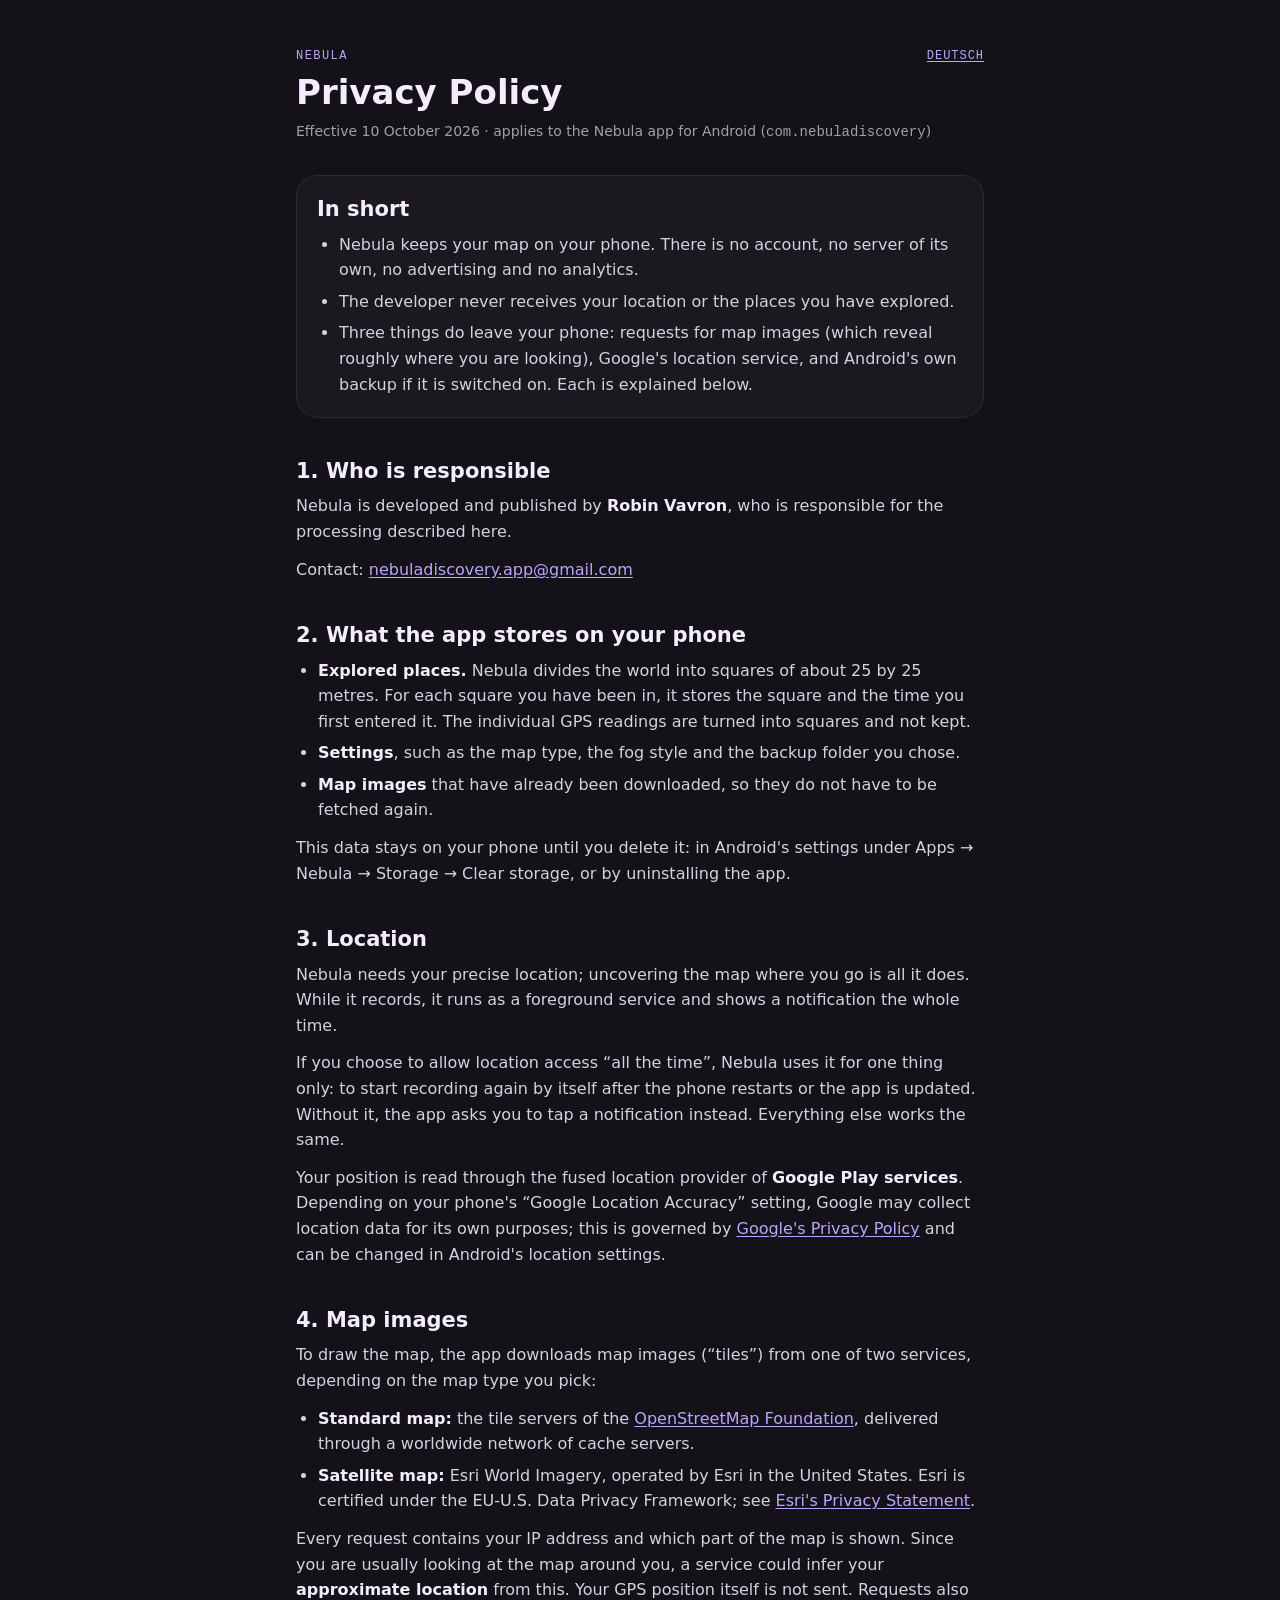
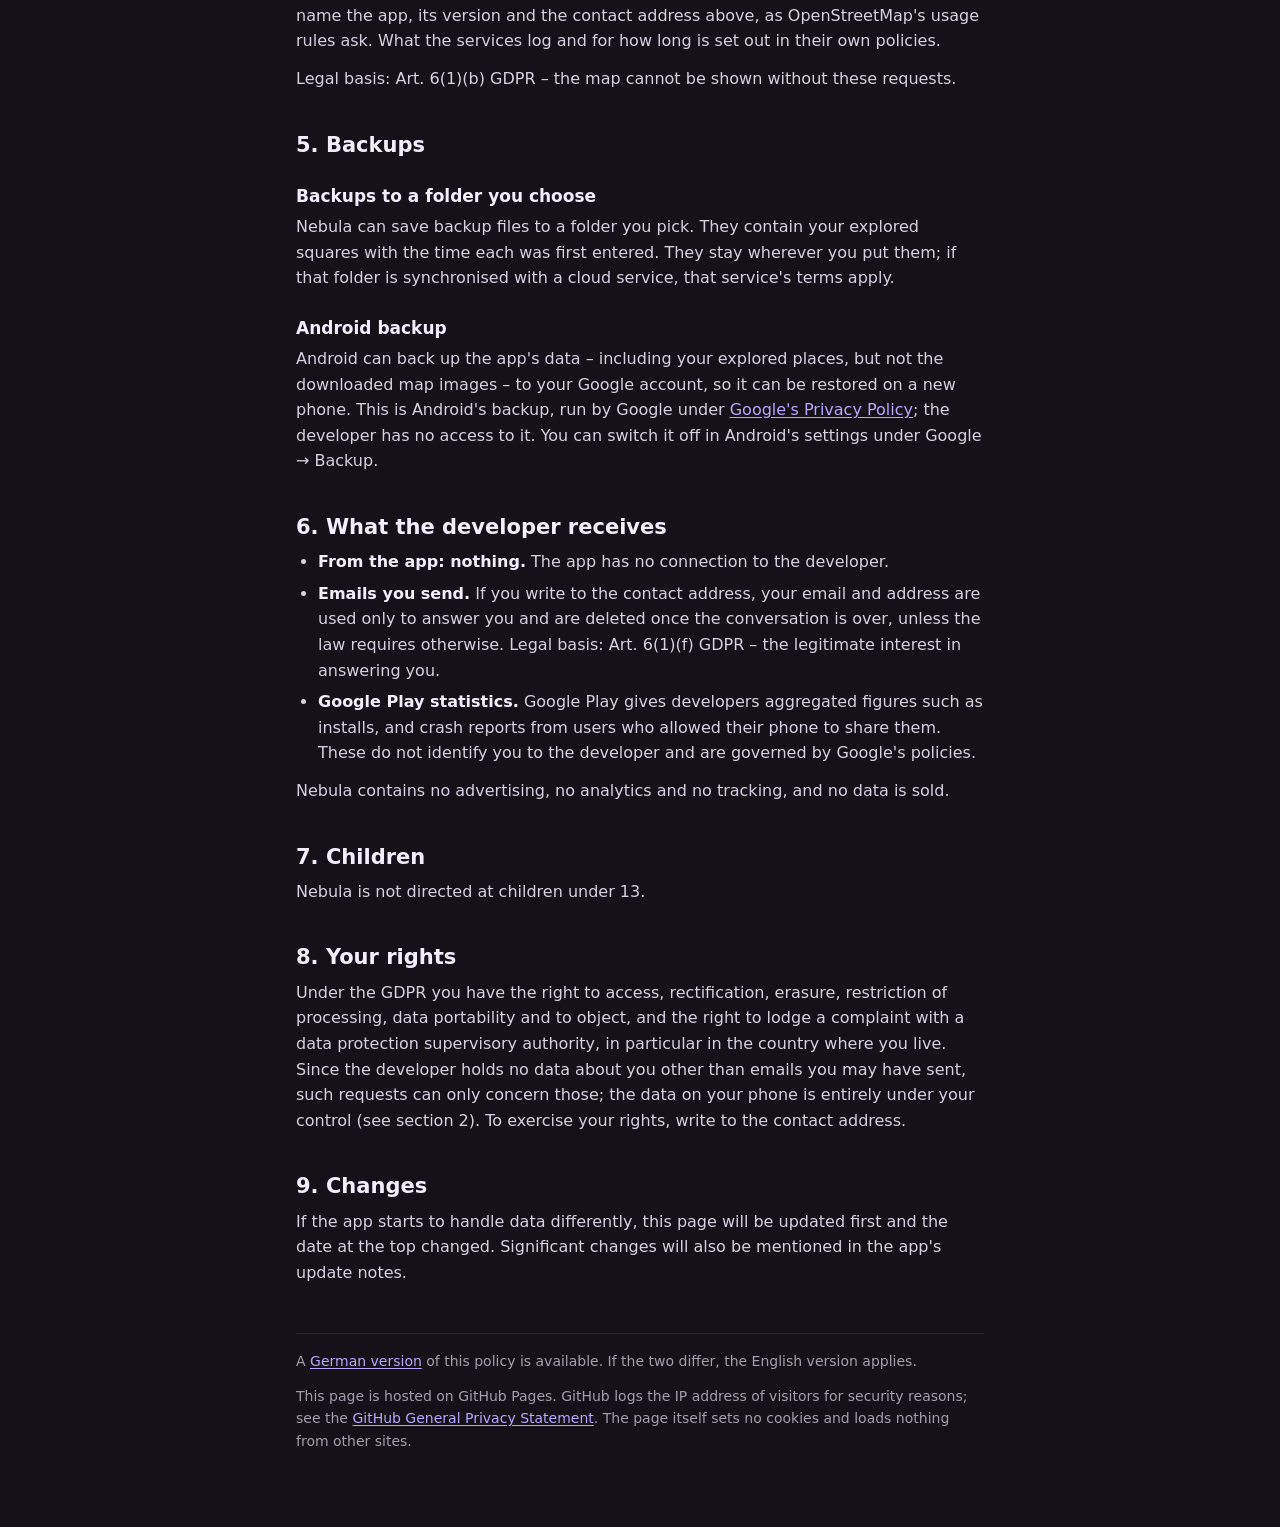
==== index.html @ 276e6308 "Publish Nebula's privacy policy in English and German Co-Authored-By: Claude Opus 5.5 <noreply@anthr" ====
<!doctype html>
<html lang="en">
<head>
<meta charset="utf-8">
<meta name="viewport" content="width=device-width, initial-scale=1">
<title>Nebula – Privacy Policy</title>
<meta name="description" content="Privacy policy of Nebula, the Android app that uncovers a map of fog wherever you go.">
<link rel="alternate" hreflang="de" href="de/">
<link rel="stylesheet" href="style.css">
</head>
<body>
<main>
  <a class="lang" href="de/" hreflang="de" lang="de">DEUTSCH</a>
  <p class="kicker">Nebula</p>
  <h1>Privacy Policy</h1>
  <p class="meta">Effective 10 October 2026 · applies to the Nebula app for Android (<code>com.nebuladiscovery</code>)</p>

  <section class="summary">
    <h2>In short</h2>
    <ul>
      <li>Nebula keeps your map on your phone. There is no account, no server of its own, no advertising and no analytics.</li>
      <li>The developer never receives your location or the places you have explored.</li>
      <li>Three things do leave your phone: requests for map images (which reveal roughly where you are looking), Google's location service, and Android's own backup if it is switched on. Each is explained below.</li>
    </ul>
  </section>

  <h2>1. Who is responsible</h2>
  <p>Nebula is developed and published by <strong>Robin Vavron</strong>, who is responsible for the processing described here.</p>
  <p>Contact: <a href="mailto:nebuladiscovery.app@gmail.com">nebuladiscovery.app@gmail.com</a></p>

  <h2>2. What the app stores on your phone</h2>
  <ul>
    <li><strong>Explored places.</strong> Nebula divides the world into squares of about 25 by 25 metres. For each square you have been in, it stores the square and the time you first entered it. The individual GPS readings are turned into squares and not kept.</li>
    <li><strong>Settings</strong>, such as the map type, the fog style and the backup folder you chose.</li>
    <li><strong>Map images</strong> that have already been downloaded, so they do not have to be fetched again.</li>
  </ul>
  <p>This data stays on your phone until you delete it: in Android's settings under Apps → Nebula → Storage → Clear storage, or by uninstalling the app.</p>

  <h2>3. Location</h2>
  <p>Nebula needs your precise location; uncovering the map where you go is all it does. While it records, it runs as a foreground service and shows a notification the whole time.</p>
  <p>If you choose to allow location access “all the time”, Nebula uses it for one thing only: to start recording again by itself after the phone restarts or the app is updated. Without it, the app asks you to tap a notification instead. Everything else works the same.</p>
  <p>Your position is read through the fused location provider of <strong>Google Play services</strong>. Depending on your phone's “Google Location Accuracy” setting, Google may collect location data for its own purposes; this is governed by <a href="https://policies.google.com/privacy">Google's Privacy Policy</a> and can be changed in Android's location settings.</p>

  <h2>4. Map images</h2>
  <p>To draw the map, the app downloads map images (“tiles”) from one of two services, depending on the map type you pick:</p>
  <ul>
    <li><strong>Standard map:</strong> the tile servers of the <a href="https://osmfoundation.org/wiki/Privacy_Policy">OpenStreetMap Foundation</a>, delivered through a worldwide network of cache servers.</li>
    <li><strong>Satellite map:</strong> Esri World Imagery, operated by Esri in the United States. Esri is certified under the EU-U.S. Data Privacy Framework; see <a href="https://www.esri.com/en-us/privacy/privacy-statements/privacy-statement">Esri's Privacy Statement</a>.</li>
  </ul>
  <p>Every request contains your IP address and which part of the map is shown. Since you are usually looking at the map around you, a service could infer your <strong>approximate location</strong> from this. Your GPS position itself is not sent. Requests also name the app, its version and the contact address above, as OpenStreetMap's usage rules ask. What the services log and for how long is set out in their own policies.</p>
  <p>Legal basis: Art. 6(1)(b) GDPR – the map cannot be shown without these requests.</p>

  <h2>5. Backups</h2>
  <h3>Backups to a folder you choose</h3>
  <p>Nebula can save backup files to a folder you pick. They contain your explored squares with the time each was first entered. They stay wherever you put them; if that folder is synchronised with a cloud service, that service's terms apply.</p>
  <h3>Android backup</h3>
  <p>Android can back up the app's data – including your explored places, but not the downloaded map images – to your Google account, so it can be restored on a new phone. This is Android's backup, run by Google under <a href="https://policies.google.com/privacy">Google's Privacy Policy</a>; the developer has no access to it. You can switch it off in Android's settings under Google → Backup.</p>

  <h2>6. What the developer receives</h2>
  <ul>
    <li><strong>From the app: nothing.</strong> The app has no connection to the developer.</li>
    <li><strong>Emails you send.</strong> If you write to the contact address, your email and address are used only to answer you and are deleted once the conversation is over, unless the law requires otherwise. Legal basis: Art. 6(1)(f) GDPR – the legitimate interest in answering you.</li>
    <li><strong>Google Play statistics.</strong> Google Play gives developers aggregated figures such as installs, and crash reports from users who allowed their phone to share them. These do not identify you to the developer and are governed by Google's policies.</li>
  </ul>
  <p>Nebula contains no advertising, no analytics and no tracking, and no data is sold.</p>

  <h2>7. Children</h2>
  <p>Nebula is not directed at children under 13.</p>

  <h2>8. Your rights</h2>
  <p>Under the GDPR you have the right to access, rectification, erasure, restriction of processing, data portability and to object, and the right to lodge a complaint with a data protection supervisory authority, in particular in the country where you live. Since the developer holds no data about you other than emails you may have sent, such requests can only concern those; the data on your phone is entirely under your control (see section 2). To exercise your rights, write to the contact address.</p>

  <h2>9. Changes</h2>
  <p>If the app starts to handle data differently, this page will be updated first and the date at the top changed. Significant changes will also be mentioned in the app's update notes.</p>

  <footer>
    <p>A <a href="de/" hreflang="de">German version</a> of this policy is available. If the two differ, the English version applies.</p>
    <p>This page is hosted on GitHub Pages. GitHub logs the IP address of visitors for security reasons; see the <a href="https://docs.github.com/en/site-policy/privacy-policies/github-general-privacy-statement">GitHub General Privacy Statement</a>. The page itself sets no cookies and loads nothing from other sites.</p>
  </footer>
</main>
</body>
</html>
---- style.css ----
:root {
  --night: #141218;
  --surface: #1b1820;
  --line: rgba(185, 165, 253, .11);
  --title: #f3edfd;
  --body: #d6d0e0;
  --muted: #a29fad;
  --lavender: #b9a5fd;
}
* { box-sizing: border-box; }
html { -webkit-text-size-adjust: 100%; }
body {
  margin: 0;
  background: var(--night);
  color: var(--body);
  font: 16px/1.6 system-ui, -apple-system, "Segoe UI", Roboto, sans-serif;
}
main { max-width: 720px; margin: 0 auto; padding: 48px 16px 64px; }
.kicker {
  font: 500 12px/1.4 ui-monospace, "SFMono-Regular", Menlo, Consolas, monospace;
  letter-spacing: .12em;
  text-transform: uppercase;
  color: var(--lavender);
  margin: 0 0 8px;
}
h1 { color: var(--title); font-size: 34px; line-height: 1.15; margin: 0 0 8px; }
h2 { color: var(--title); font-size: 21px; line-height: 1.3; margin: 40px 0 8px; }
h3 { color: var(--title); font-size: 17px; margin: 24px 0 4px; }
p, ul { margin: 0 0 12px; }
ul { padding-left: 22px; }
li { margin-bottom: 6px; }
a { color: var(--lavender); text-underline-offset: 2px; overflow-wrap: anywhere; }
strong { color: var(--title); }
.meta { color: var(--muted); font-size: 14px; margin-bottom: 32px; }
.lang { float: right; font: 500 12px/1.4 ui-monospace, "SFMono-Regular", Menlo, Consolas, monospace; letter-spacing: .08em; }
.summary {
  background: var(--surface);
  border: 1px solid var(--line);
  border-radius: 22px;
  padding: 20px 20px 8px;
  margin-bottom: 8px;
}
.summary h2 { margin-top: 0; }
footer { color: var(--muted); font-size: 14px; margin-top: 48px; border-top: 1px solid var(--line); padding-top: 16px; }
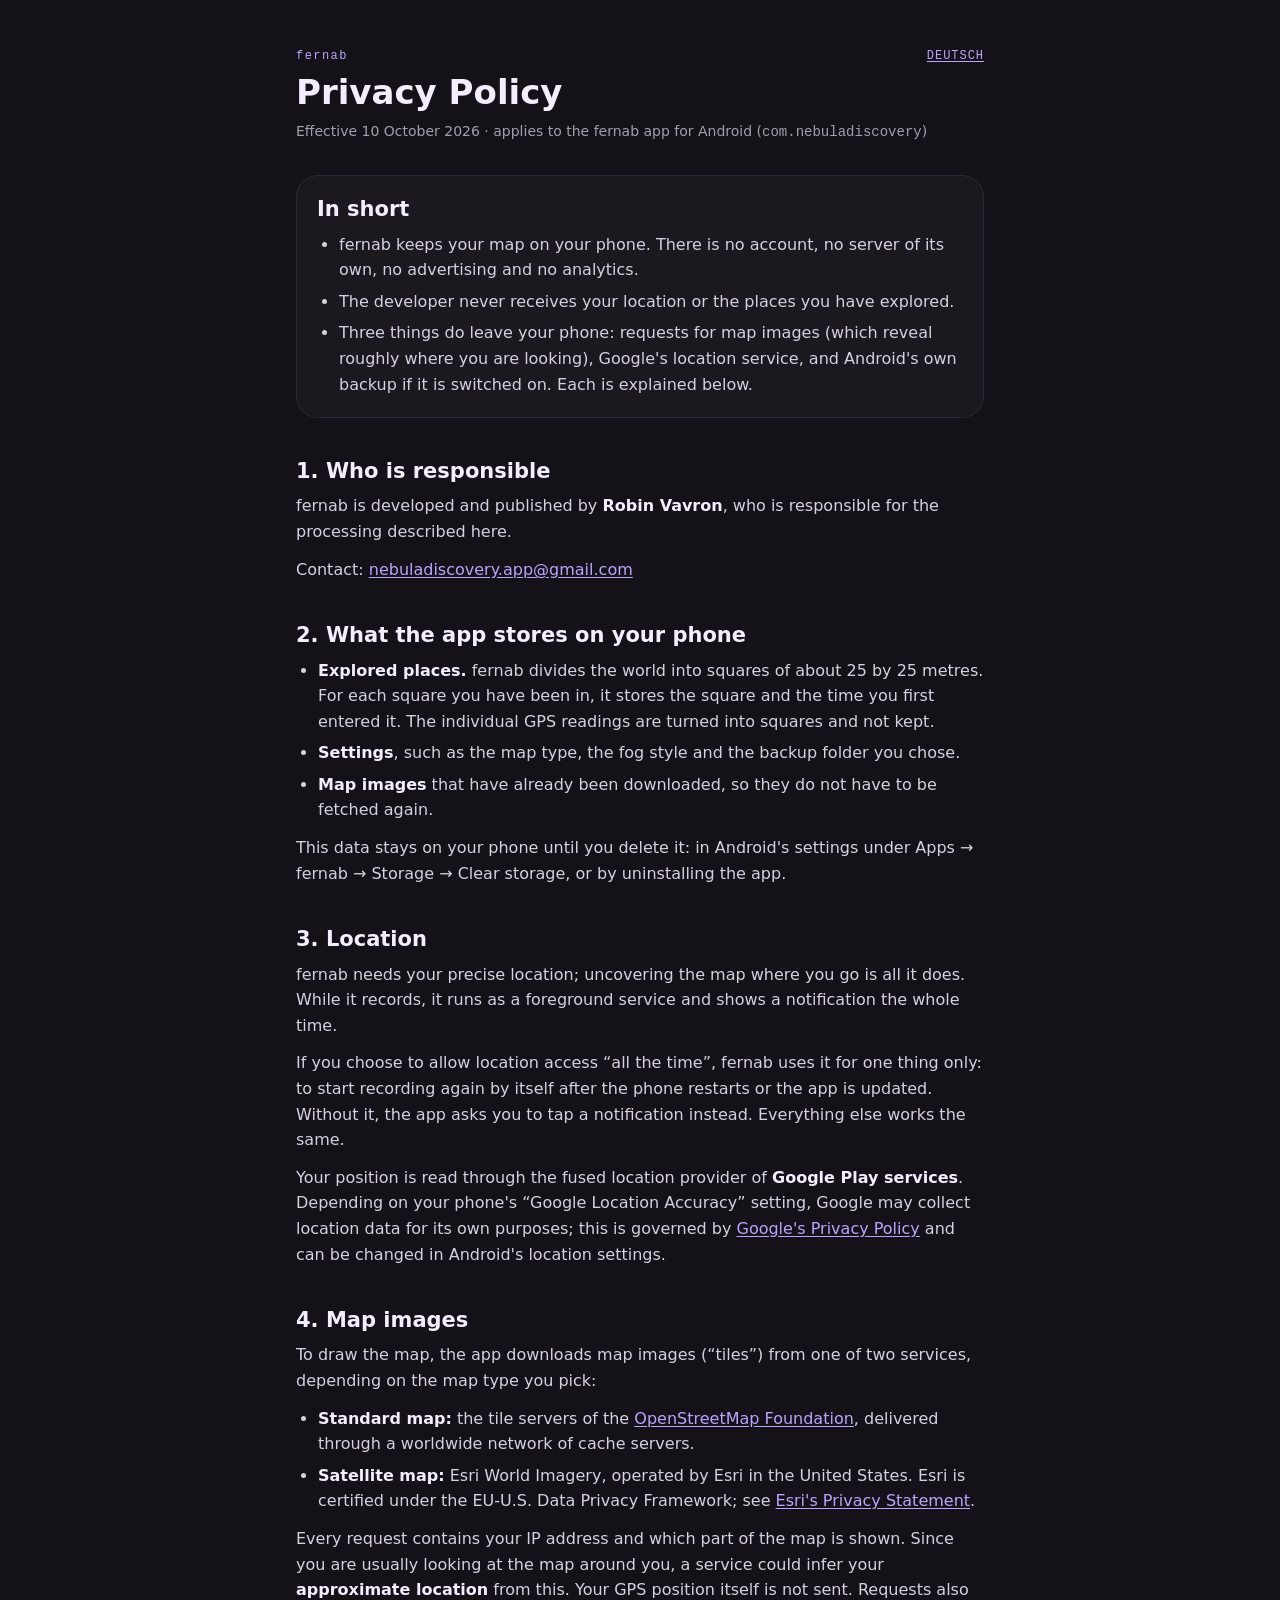
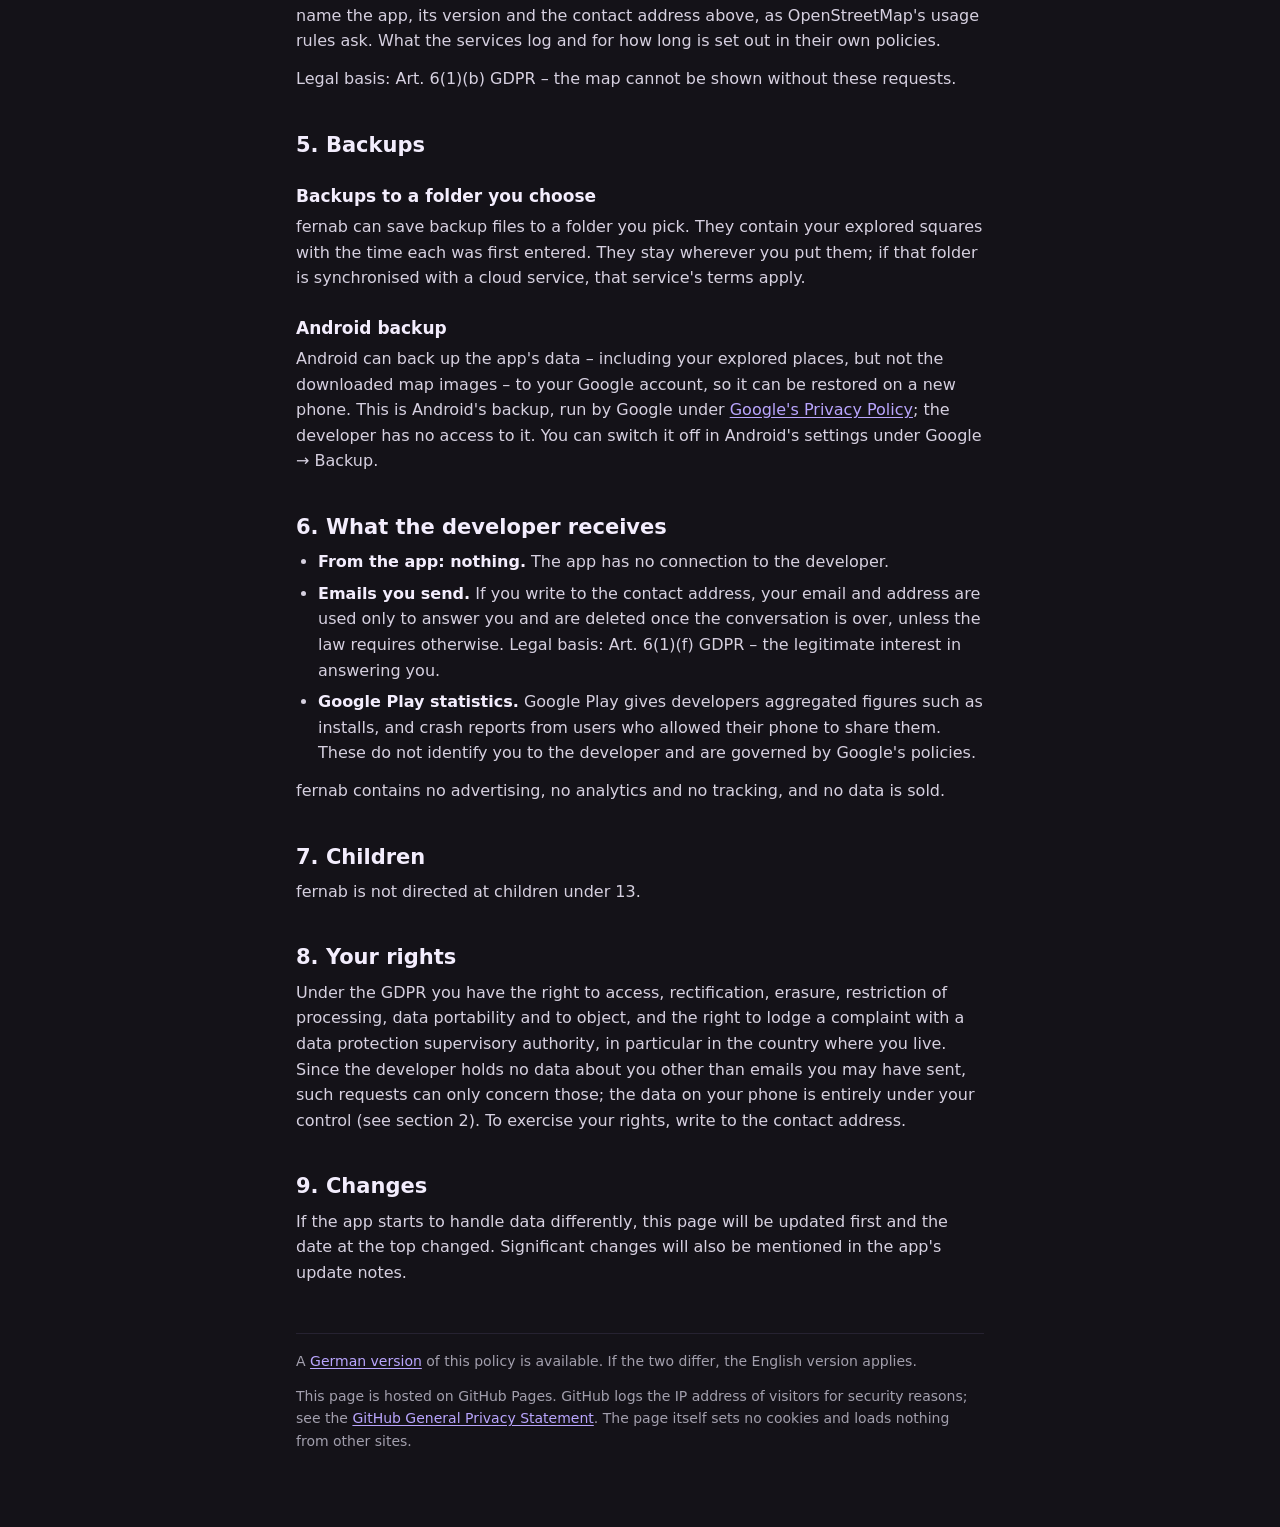
==== commit ca317ede: "Use the fernab name on both privacy pages People following the existing privacy link should find the" ====
--- a/index.html
+++ b/index.html
@@ -3,42 +3,42 @@
 <head>
 <meta charset="utf-8">
 <meta name="viewport" content="width=device-width, initial-scale=1">
-<title>Nebula – Privacy Policy</title>
-<meta name="description" content="Privacy policy of Nebula, the Android app that uncovers a map of fog wherever you go.">
+<title>fernab – Privacy Policy</title>
+<meta name="description" content="Privacy policy of fernab, the Android app that uncovers a map of fog wherever you go.">
 <link rel="alternate" hreflang="de" href="de/">
 <link rel="stylesheet" href="style.css">
 </head>
 <body>
 <main>
   <a class="lang" href="de/" hreflang="de" lang="de">DEUTSCH</a>
-  <p class="kicker">Nebula</p>
+  <p class="kicker">fernab</p>
   <h1>Privacy Policy</h1>
-  <p class="meta">Effective 10 October 2026 · applies to the Nebula app for Android (<code>com.nebuladiscovery</code>)</p>
+  <p class="meta">Effective 10 October 2026 · applies to the fernab app for Android (<code>com.nebuladiscovery</code>)</p>
 
   <section class="summary">
     <h2>In short</h2>
     <ul>
-      <li>Nebula keeps your map on your phone. There is no account, no server of its own, no advertising and no analytics.</li>
+      <li>fernab keeps your map on your phone. There is no account, no server of its own, no advertising and no analytics.</li>
       <li>The developer never receives your location or the places you have explored.</li>
       <li>Three things do leave your phone: requests for map images (which reveal roughly where you are looking), Google's location service, and Android's own backup if it is switched on. Each is explained below.</li>
     </ul>
   </section>
 
   <h2>1. Who is responsible</h2>
-  <p>Nebula is developed and published by <strong>Robin Vavron</strong>, who is responsible for the processing described here.</p>
+  <p>fernab is developed and published by <strong>Robin Vavron</strong>, who is responsible for the processing described here.</p>
   <p>Contact: <a href="mailto:nebuladiscovery.app@gmail.com">nebuladiscovery.app@gmail.com</a></p>
 
   <h2>2. What the app stores on your phone</h2>
   <ul>
-    <li><strong>Explored places.</strong> Nebula divides the world into squares of about 25 by 25 metres. For each square you have been in, it stores the square and the time you first entered it. The individual GPS readings are turned into squares and not kept.</li>
+    <li><strong>Explored places.</strong> fernab divides the world into squares of about 25 by 25 metres. For each square you have been in, it stores the square and the time you first entered it. The individual GPS readings are turned into squares and not kept.</li>
     <li><strong>Settings</strong>, such as the map type, the fog style and the backup folder you chose.</li>
     <li><strong>Map images</strong> that have already been downloaded, so they do not have to be fetched again.</li>
   </ul>
-  <p>This data stays on your phone until you delete it: in Android's settings under Apps → Nebula → Storage → Clear storage, or by uninstalling the app.</p>
+  <p>This data stays on your phone until you delete it: in Android's settings under Apps → fernab → Storage → Clear storage, or by uninstalling the app.</p>
 
   <h2>3. Location</h2>
-  <p>Nebula needs your precise location; uncovering the map where you go is all it does. While it records, it runs as a foreground service and shows a notification the whole time.</p>
-  <p>If you choose to allow location access “all the time”, Nebula uses it for one thing only: to start recording again by itself after the phone restarts or the app is updated. Without it, the app asks you to tap a notification instead. Everything else works the same.</p>
+  <p>fernab needs your precise location; uncovering the map where you go is all it does. While it records, it runs as a foreground service and shows a notification the whole time.</p>
+  <p>If you choose to allow location access “all the time”, fernab uses it for one thing only: to start recording again by itself after the phone restarts or the app is updated. Without it, the app asks you to tap a notification instead. Everything else works the same.</p>
   <p>Your position is read through the fused location provider of <strong>Google Play services</strong>. Depending on your phone's “Google Location Accuracy” setting, Google may collect location data for its own purposes; this is governed by <a href="https://policies.google.com/privacy">Google's Privacy Policy</a> and can be changed in Android's location settings.</p>
 
   <h2>4. Map images</h2>
@@ -52,7 +52,7 @@
 
   <h2>5. Backups</h2>
   <h3>Backups to a folder you choose</h3>
-  <p>Nebula can save backup files to a folder you pick. They contain your explored squares with the time each was first entered. They stay wherever you put them; if that folder is synchronised with a cloud service, that service's terms apply.</p>
+  <p>fernab can save backup files to a folder you pick. They contain your explored squares with the time each was first entered. They stay wherever you put them; if that folder is synchronised with a cloud service, that service's terms apply.</p>
   <h3>Android backup</h3>
   <p>Android can back up the app's data – including your explored places, but not the downloaded map images – to your Google account, so it can be restored on a new phone. This is Android's backup, run by Google under <a href="https://policies.google.com/privacy">Google's Privacy Policy</a>; the developer has no access to it. You can switch it off in Android's settings under Google → Backup.</p>
 
@@ -62,10 +62,10 @@
     <li><strong>Emails you send.</strong> If you write to the contact address, your email and address are used only to answer you and are deleted once the conversation is over, unless the law requires otherwise. Legal basis: Art. 6(1)(f) GDPR – the legitimate interest in answering you.</li>
     <li><strong>Google Play statistics.</strong> Google Play gives developers aggregated figures such as installs, and crash reports from users who allowed their phone to share them. These do not identify you to the developer and are governed by Google's policies.</li>
   </ul>
-  <p>Nebula contains no advertising, no analytics and no tracking, and no data is sold.</p>
+  <p>fernab contains no advertising, no analytics and no tracking, and no data is sold.</p>
 
   <h2>7. Children</h2>
-  <p>Nebula is not directed at children under 13.</p>
+  <p>fernab is not directed at children under 13.</p>
 
   <h2>8. Your rights</h2>
   <p>Under the GDPR you have the right to access, rectification, erasure, restriction of processing, data portability and to object, and the right to lodge a complaint with a data protection supervisory authority, in particular in the country where you live. Since the developer holds no data about you other than emails you may have sent, such requests can only concern those; the data on your phone is entirely under your control (see section 2). To exercise your rights, write to the contact address.</p>
--- a/style.css
+++ b/style.css
@@ -19,7 +19,7 @@
 .kicker {
   font: 500 12px/1.4 ui-monospace, "SFMono-Regular", Menlo, Consolas, monospace;
   letter-spacing: .12em;
-  text-transform: uppercase;
+  text-transform: none;
   color: var(--lavender);
   margin: 0 0 8px;
 }
